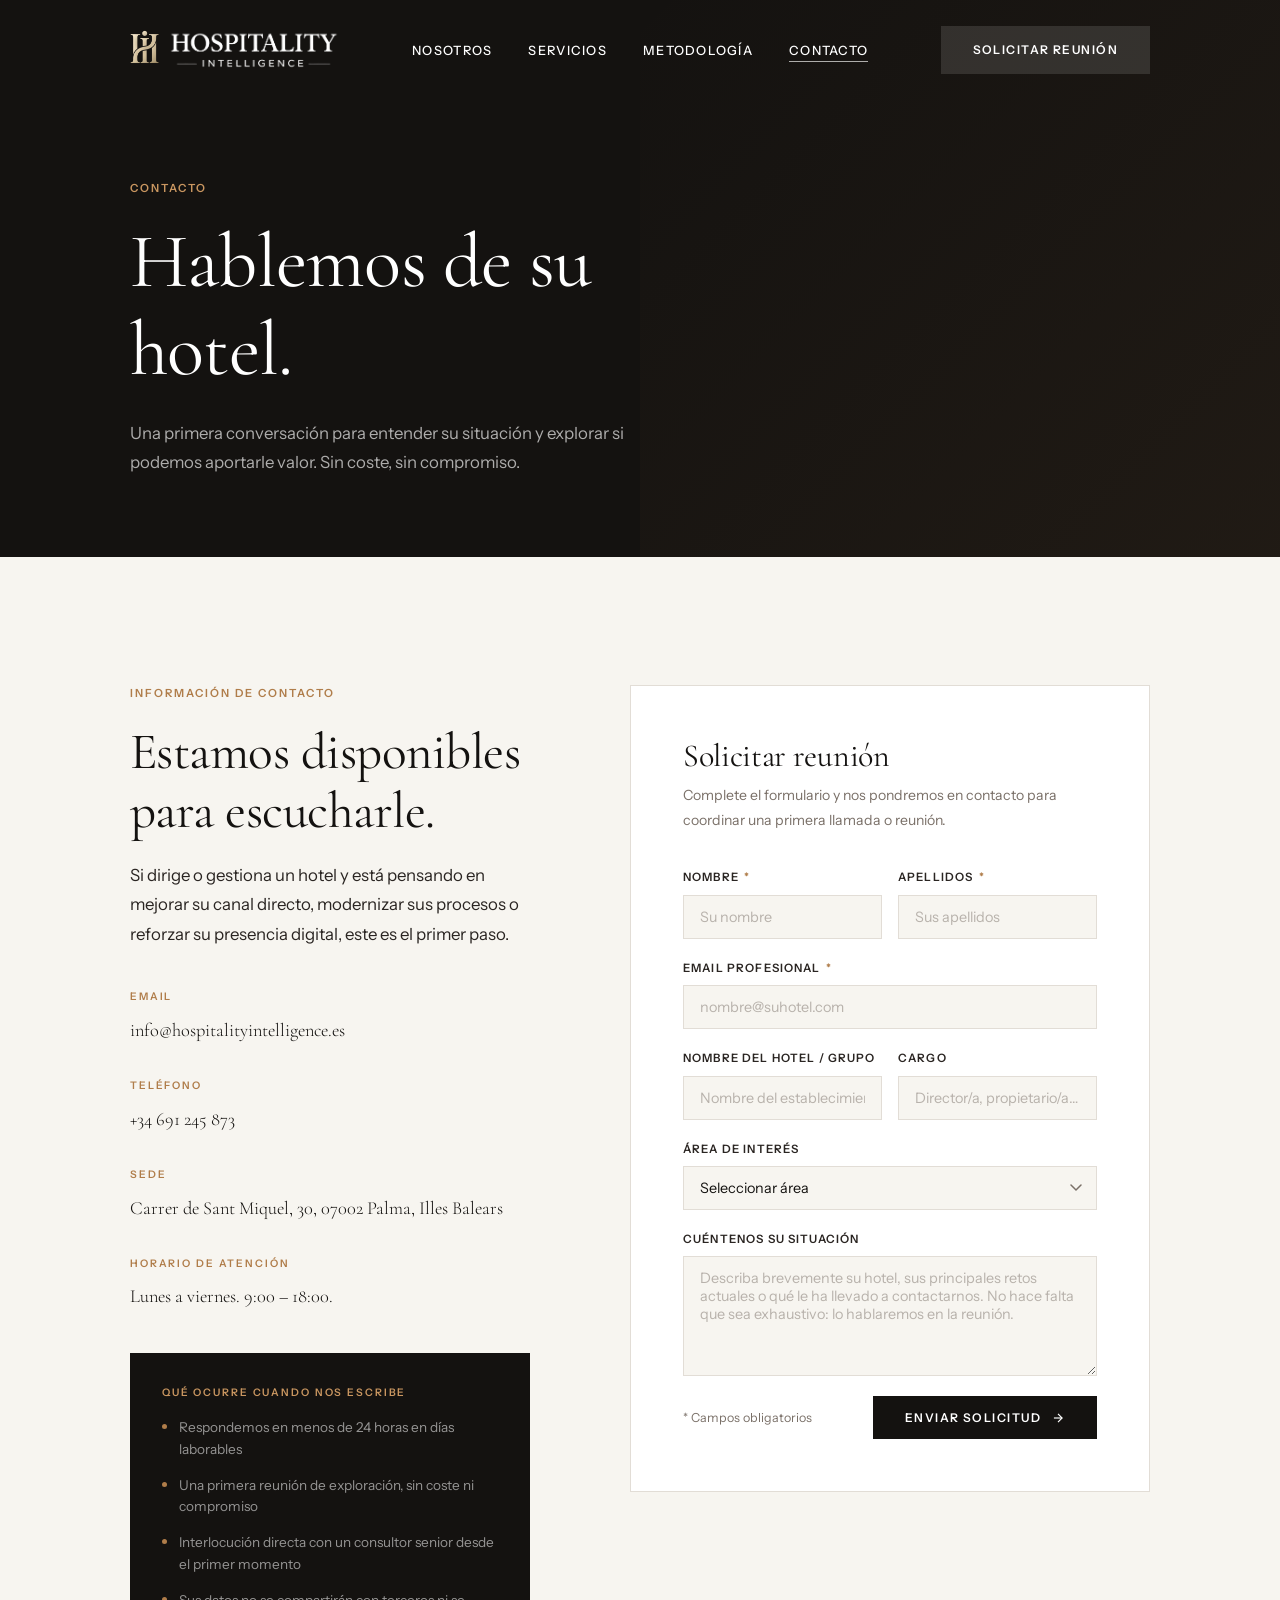
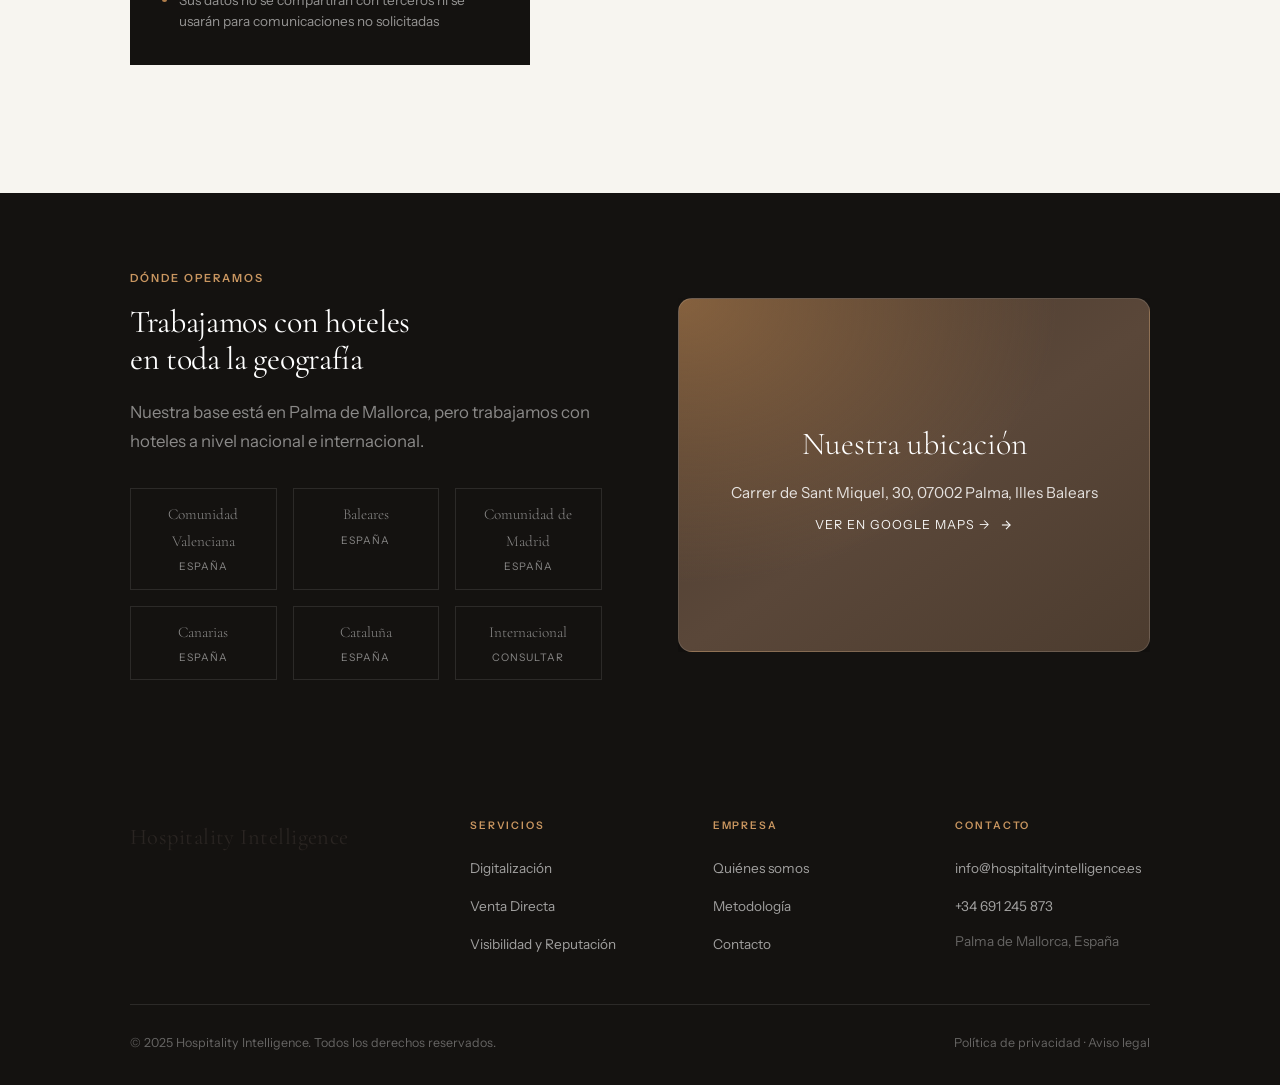
==== contacto.html @ 4966a3c6 "Practica subida" ====
<!DOCTYPE html>
<html lang="es">
<head>
  <meta charset="UTF-8" />
  <meta name="viewport" content="width=device-width, initial-scale=1.0" />
  <title>Contacto — Hospitality Intelligence</title>
  <meta name="description" content="Solicite una reunión de diagnóstico gratuita con Hospitality Intelligence. Consultoría especializada en digitalización, venta directa y reputación online para hoteles." />
  <link rel="stylesheet" href="styles.css" />
  <style>
    /* ── CONTACTO-SPECIFIC ── */

    .contact-main {
      background: var(--color-bg);
      padding: var(--section-pad) 0;
    }

    .contact-main__grid {
      display: grid;
      grid-template-columns: 1fr 1.3fr;
      gap: clamp(48px, 8vw, 100px);
      align-items: start;
    }

    /* Left col: info */
    .contact-info h2 {
      margin-bottom: 20px;
    }

    .contact-info > p {
      margin-bottom: 40px;
    }

    .contact-detail {
      margin-bottom: 32px;
    }

    .contact-detail__label {
      font-size: 0.65rem;
      font-weight: 600;
      letter-spacing: 0.18em;
      text-transform: uppercase;
      color: var(--color-bronze);
      margin-bottom: 8px;
      display: block;
    }

    .contact-detail__value {
      font-family: var(--font-serif);
      font-size: 1.15rem;
      color: var(--color-dark);
    }

    .contact-detail__value a {
      transition: color 0.2s;
    }

    .contact-detail__value a:hover {
      color: var(--color-bronze);
    }

    .contact-promise {
      background: var(--color-dark);
      padding: 32px;
      margin-top: 40px;
    }

    .contact-promise__label {
      font-size: 0.65rem;
      font-weight: 600;
      letter-spacing: 0.18em;
      text-transform: uppercase;
      color: var(--color-bronze-light);
      margin-bottom: 16px;
      display: block;
    }

    .contact-promise__items {
      display: flex;
      flex-direction: column;
      gap: 14px;
    }

    .contact-promise__item {
      display: flex;
      gap: 12px;
      align-items: flex-start;
    }

    .contact-promise__dot {
      width: 5px;
      height: 5px;
      background: var(--color-bronze);
      border-radius: 50%;
      margin-top: 7px;
      flex-shrink: 0;
    }

    .contact-promise__item p {
      font-size: 0.85rem;
      color: rgba(255,255,255,0.55);
      line-height: 1.6;
    }

    /* Right col: form */
    .contact-form-wrap {
      background: var(--color-white);
      border: 1px solid var(--color-border);
      padding: clamp(32px, 5vw, 52px);
    }

    .contact-form-wrap h3 {
      font-size: clamp(1.5rem, 2.5vw, 2rem);
      margin-bottom: 8px;
    }

    .contact-form-wrap > p {
      font-size: 0.88rem;
      color: var(--color-muted);
      margin-bottom: 36px;
    }

    .contact-form {
      display: flex;
      flex-direction: column;
      gap: 20px;
    }

    .form-row {
      display: grid;
      grid-template-columns: 1fr 1fr;
      gap: 16px;
    }

    .form-group {
      display: flex;
      flex-direction: column;
      gap: 8px;
    }

    .form-group label {
      font-size: 0.72rem;
      font-weight: 600;
      letter-spacing: 0.1em;
      text-transform: uppercase;
      color: var(--color-charcoal);
    }

    .form-group label .req {
      color: var(--color-bronze);
      margin-left: 2px;
    }

    .form-group input,
    .form-group select,
    .form-group textarea {
      font-family: var(--font-sans);
      font-size: 0.9rem;
      color: var(--color-dark);
      background: var(--color-bg);
      border: 1px solid var(--color-border);
      padding: 12px 16px;
      outline: none;
      transition: border-color 0.2s, box-shadow 0.2s;
      -webkit-appearance: none;
      border-radius: 0;
      width: 100%;
    }

    .form-group select {
      cursor: pointer;
      background-image: url("data:image/svg+xml,%3Csvg xmlns='http://www.w3.org/2000/svg' width='12' height='8' viewBox='0 0 12 8'%3E%3Cpath d='M1 1l5 5 5-5' stroke='%237A7068' stroke-width='1.5' fill='none' stroke-linecap='round'/%3E%3C/svg%3E");
      background-repeat: no-repeat;
      background-position: right 14px center;
      padding-right: 40px;
    }

    .form-group input:focus,
    .form-group select:focus,
    .form-group textarea:focus {
      border-color: var(--color-bronze);
      box-shadow: 0 0 0 3px rgba(176,125,74,0.08);
    }

    .form-group textarea {
      resize: vertical;
      min-height: 120px;
    }

    .form-group input::placeholder,
    .form-group textarea::placeholder {
      color: rgba(122,112,104,0.5);
    }

    .form-submit {
      display: flex;
      align-items: center;
      justify-content: space-between;
      flex-wrap: wrap;
      gap: 16px;
    }

    .form-submit__note {
      font-size: 0.78rem;
      color: var(--color-muted);
    }

    .form-submit .btn {
      min-width: 200px;
      justify-content: center;
    }

    /* Success state */
    .form-success {
      display: none;
      text-align: center;
      padding: 40px 20px;
    }

    .form-success__icon {
      width: 64px;
      height: 64px;
      border: 1px solid var(--color-bronze);
      border-radius: 50%;
      display: flex;
      align-items: center;
      justify-content: center;
      margin: 0 auto 24px;
    }

    .form-success__icon svg {
      width: 28px;
      height: 28px;
      stroke: var(--color-bronze);
      fill: none;
      stroke-width: 2;
    }

    .form-success h4 {
      font-size: 1.5rem;
      margin-bottom: 12px;
    }

    .form-success p {
      color: var(--color-muted);
      font-size: 0.9rem;
    }

    /* Map / location visual */
    .contact-map-visual {
      background: var(--color-dark);
      padding: clamp(48px, 6vw, 80px) 0;
    }

    .contact-map-visual__inner {
      display: grid;
      grid-template-columns: 1fr 1fr;
      gap: clamp(40px, 6vw, 80px);
      align-items: center;
    }

    .contact-map-visual__text .label {
      color: var(--color-bronze-light);
      display: block;
      margin-bottom: 16px;
    }

    .contact-map-visual__text h3 {
      color: var(--color-white);
      margin-bottom: 20px;
    }

    .contact-map-visual__text p {
      color: rgba(255,255,255,0.5);
    }

    .contact-map-visual__cities {
      display: grid;
      grid-template-columns: repeat(3, 1fr);
      gap: 16px;
      margin-top: 32px;
    }

    .city-pill {
      border: 1px solid rgba(255,255,255,0.1);
      padding: 12px 16px;
      text-align: center;
    }

    .city-pill__name {
      font-family: var(--font-serif);
      font-size: 0.95rem;
      color: rgba(255,255,255,0.7);
    }

    .city-pill__country {
      font-size: 0.65rem;
      letter-spacing: 0.1em;
      text-transform: uppercase;
      color: rgba(255,255,255,0.3);
      margin-top: 4px;
    }

    .contact-map-visual__visual {
      aspect-ratio: 4/3;
      background: transparent;
      border: 0;
      position: relative;
      overflow: hidden;
    }

    .contact-map-card {
      width: 100%;
      min-height: 100%;
      padding: clamp(20px, 4vw, 30px);
      border-radius: 14px;
      text-align: center;
      color: var(--color-white);
      background:
        radial-gradient(130% 130% at 0% 0%, rgba(176,125,74,0.58), transparent 62%),
        linear-gradient(145deg, #4a3a2e, #5a4739 52%, #4c3c2f);
      position: relative;
      display: flex;
      flex-direction: column;
      justify-content: center;
      align-items: center;
      gap: 12px;
      border: 1px solid rgba(255,255,255,0.12);
      box-shadow: 0 12px 28px rgba(0,0,0,0.28);
      transition: transform 0.3s ease, box-shadow 0.3s ease, border-color 0.3s ease;
      text-decoration: none;
    }

    .contact-map-card:hover {
      transform: translateY(-4px);
      border-color: rgba(176,125,74,0.65);
      box-shadow: 0 18px 36px rgba(0,0,0,0.36);
    }

    .contact-map-card:focus-visible {
      outline: 2px solid var(--color-bronze);
      outline-offset: 3px;
    }

    .contact-map-card__content {
      position: relative;
      z-index: 1;
      display: flex;
      flex-direction: column;
      align-items: center;
    }

    .contact-map-card__label {
      display: inline-block;
      font-size: 0.66rem;
      letter-spacing: 0.15em;
      text-transform: uppercase;
      color: var(--color-bronze-light);
      margin-bottom: 12px;
    }

    .contact-map-card__title {
      font-family: var(--font-serif);
      font-size: clamp(1.45rem, 2.7vw, 2rem);
      color: var(--color-white);
      margin-bottom: 10px;
    }

    .contact-map-card__address {
      color: rgba(255,255,255,0.84);
      font-size: 0.95rem;
      max-width: 40ch;
      line-height: 1.5;
      margin: 0 auto;
    }

    .contact-map-card__cta {
      margin-top: 10px;
      display: inline-flex;
      align-items: center;
      gap: 8px;
      font-size: 0.78rem;
      letter-spacing: 0.08em;
      text-transform: uppercase;
      color: rgba(255,255,255,0.94);
    }

    .contact-map-card__cta svg {
      width: 14px;
      height: 14px;
      stroke: currentColor;
      fill: none;
      stroke-width: 2;
    }

    @media (max-width: 900px) {
      .contact-main__grid { grid-template-columns: 1fr; }
      .contact-map-visual__inner { grid-template-columns: 1fr; }
      .contact-map-visual__visual { min-height: 260px; }
      .form-row { grid-template-columns: 1fr; }
    }

    @media (max-width: 600px) {
      .contact-map-card { padding: 20px; }
      .contact-map-card__address { font-size: 0.9rem; }
      .contact-map-card__cta { font-size: 0.74rem; }
    }
  </style>
</head>
<body>

  <nav class="nav">
    <div class="nav__inner">
      <a href="index.html" class="nav__logo">
        <div class="nav__logo-brand">
          <img src="Logo.png" alt="Logo Hospitality Intelligence" class="nav__logo-img" />
          <img src="logonegro.png" alt="Hospitality Intelligence" class="nav__logo-text-img nav__logo-text-img--dark" />
          <img src="Logoblanco.png" alt="Hospitality Intelligence" class="nav__logo-text-img nav__logo-text-img--light" />
        </div>
      </a>
      <ul class="nav__links">
        <li><a href="nosotros.html" class="nav__link">Nosotros</a></li>
        <li><a href="servicios.html" class="nav__link">Servicios</a></li>
        <li><a href="metodologia.html" class="nav__link">Metodología</a></li>
        <li><a href="contacto.html" class="nav__link">Contacto</a></li>
      </ul>
      <a href="contacto.html" class="nav__cta btn">Solicitar reunión</a>
      <button class="nav__hamburger" aria-label="Abrir menú" aria-expanded="false">
        <span></span><span></span><span></span>
      </button>
    </div>
  </nav>

  <div class="mobile-menu">
    <a href="nosotros.html">Nosotros</a>
    <a href="servicios.html">Servicios</a>
    <a href="metodologia.html">Metodología</a>
    <a href="contacto.html">Contacto</a>
    <a href="contacto.html" class="btn btn--primary" style="margin-top:16px">Solicitar reunión</a>
  </div>

  <!-- PAGE HERO -->
  <section class="page-hero">
    <div class="container">
      <span class="label">Contacto</span>
      <h1>Hablemos de su hotel.</h1>
      <p>Una primera conversación para entender su situación y explorar si podemos aportarle valor. Sin coste, sin compromiso.</p>
    </div>
  </section>

  <!-- CONTACT MAIN -->
  <section class="contact-main">
    <div class="container">
      <div class="contact-main__grid">

        <!-- Info left -->
        <div class="contact-info reveal">
          <span class="label" style="display:block;margin-bottom:20px">Información de contacto</span>
          <h2>Estamos disponibles<br>para escucharle.</h2>
          <p>Si dirige o gestiona un hotel y está pensando en mejorar su canal directo, modernizar sus procesos o reforzar su presencia digital, este es el primer paso.</p>

          <div class="contact-detail">
            <span class="contact-detail__label">Email</span>
            <p class="contact-detail__value"><a href="mailto:info@hospitalityintelligence.es">info@hospitalityintelligence.es</a></p>
          </div>
          <div class="contact-detail">
            <span class="contact-detail__label">Teléfono</span>
            <p class="contact-detail__value"><a href="tel:+34691 245 873">+34 691 245 873</a></p>
          </div>
          <div class="contact-detail">
            <span class="contact-detail__label">Sede</span>
            <p class="contact-detail__value">Carrer de Sant Miquel, 30, 07002 Palma, Illes Balears</p>
          </div>
          <div class="contact-detail">
            <span class="contact-detail__label">Horario de atención</span>
            <p class="contact-detail__value" style="font-size:1.15rem;font-family:var(--font-serif)">Lunes a viernes. 9:00 – 18:00. </p>
          </div>

          <div class="contact-promise">
            <span class="contact-promise__label">Qué ocurre cuando nos escribe</span>
            <div class="contact-promise__items">
              <div class="contact-promise__item">
                <span class="contact-promise__dot"></span>
                <p>Respondemos en menos de 24 horas en días laborables</p>
              </div>
              <div class="contact-promise__item">
                <span class="contact-promise__dot"></span>
                <p>Una primera reunión de exploración, sin coste ni compromiso</p>
              </div>
              <div class="contact-promise__item">
                <span class="contact-promise__dot"></span>
                <p>Interlocución directa con un consultor senior desde el primer momento</p>
              </div>
              <div class="contact-promise__item">
                <span class="contact-promise__dot"></span>
                <p>Sus datos no se compartirán con terceros ni se usarán para comunicaciones no solicitadas</p>
              </div>
            </div>
          </div>
        </div>

        <!-- Form right -->
        <div class="contact-form-wrap reveal reveal-delay-1">
          <h3>Solicitar reunión</h3>
          <p>Complete el formulario y nos pondremos en contacto para coordinar una primera llamada o reunión.</p>

          <form class="contact-form" id="contactForm" novalidate>
            <div class="form-row">
              <div class="form-group">
                <label for="nombre">Nombre <span class="req">*</span></label>
                <input type="text" id="nombre" name="nombre" placeholder="Su nombre" required />
              </div>
              <div class="form-group">
                <label for="apellidos">Apellidos <span class="req">*</span></label>
                <input type="text" id="apellidos" name="apellidos" placeholder="Sus apellidos" required />
              </div>
            </div>

            <div class="form-group">
              <label for="email">Email profesional <span class="req">*</span></label>
              <input type="email" id="email" name="email" placeholder="nombre@suhotel.com" required />
            </div>

            <div class="form-row">
              <div class="form-group">
                <label for="hotel">Nombre del hotel / grupo</label>
                <input type="text" id="hotel" name="hotel" placeholder="Nombre del establecimiento" />
              </div>
              <div class="form-group">
                <label for="cargo">Cargo</label>
                <input type="text" id="cargo" name="cargo" placeholder="Director/a, propietario/a…" />
              </div>
            </div>

            <div class="form-group">
              <label for="servicio">Área de interés</label>
              <select id="servicio" name="servicio">
                <option value="" disabled selected>Seleccionar área</option>
                <option value="digitalizacion">Digitalización</option>
                <option value="venta-directa">Venta Directa</option>
                <option value="reputacion">Visibilidad y Reputación Online</option>
                <option value="todos">Las tres áreas</option>
                <option value="no-se">No lo tengo claro todavía</option>
              </select>
            </div>

            <div class="form-group">
              <label for="mensaje">Cuéntenos su situación</label>
              <textarea id="mensaje" name="mensaje" placeholder="Describa brevemente su hotel, sus principales retos actuales o qué le ha llevado a contactarnos. No hace falta que sea exhaustivo: lo hablaremos en la reunión." rows="5"></textarea>
            </div>

            <div class="form-submit">
              <p class="form-submit__note">* Campos obligatorios</p>
              <button type="submit" class="btn btn--primary">
                Enviar solicitud
                <svg viewBox="0 0 24 24" width="14" height="14" stroke-width="2" stroke="currentColor" fill="none"><line x1="5" y1="12" x2="19" y2="12"/><polyline points="12 5 19 12 12 19"/></svg>
              </button>
            </div>
          </form>

          <div class="form-success" id="formSuccess">
            <div class="form-success__icon">
              <svg viewBox="0 0 24 24"><polyline points="20 6 9 17 4 12"/></svg>
            </div>
            <h4>Solicitud recibida</h4>
            <p>Gracias por contactar con Hospitality Intelligence. Nos pondremos en contacto en menos de 24 horas para coordinar una primera reunión.</p>
          </div>
        </div>

      </div>
    </div>
  </section>

  <!-- LOCATION -->
  <section class="contact-map-visual">
    <div class="container">
      <div class="contact-map-visual__inner">
        <div class="contact-map-visual__text reveal">
          <span class="label">Dónde operamos</span>
          <h3>Trabajamos con hoteles<br>en toda la geografía</h3>
          <p>Nuestra base está en Palma de Mallorca, pero trabajamos con hoteles a nivel nacional e internacional.</p>

          <div class="contact-map-visual__cities">
            <div class="city-pill">
              <p class="city-pill__name">Comunidad Valenciana</p>
              <p class="city-pill__country">España</p>
            </div>
            <div class="city-pill">
              <p class="city-pill__name">Baleares</p>
              <p class="city-pill__country">España</p>
            </div>
            <div class="city-pill">
              <p class="city-pill__name">Comunidad de Madrid</p>
              <p class="city-pill__country">España</p>
            </div>
            <div class="city-pill">
              <p class="city-pill__name">Canarias</p>
              <p class="city-pill__country">España</p>
            </div>
            <div class="city-pill">
              <p class="city-pill__name">Cataluña</p>
               <p class="city-pill__country">España</p>
            </div>
            <div class="city-pill">
              <p class="city-pill__name">Internacional</p>
              <p class="city-pill__country">Consultar</p>
            </div>
          </div>
        </div>

        <div class="contact-map-visual__visual reveal reveal-delay-1">
          <a
            class="contact-map-card"
            href="https://www.google.com/maps/search/?api=1&query=Carrer+de+Sant+Miquel+30%2C+07002+Palma%2C+Illes+Balears"
            target="_blank"
            rel="noopener noreferrer"
            aria-label="Abrir dirección exacta de la sede en Google Maps"
            title="Abrir en Google Maps"
          >
            <div class="contact-map-card__content">
              <p class="contact-map-card__title">Nuestra ubicación</p>
              <p class="contact-map-card__address">Carrer de Sant Miquel, 30, 07002 Palma, Illes Balears</p>
              <span class="contact-map-card__cta">
                Ver en Google Maps →
                <svg viewBox="0 0 24 24"><line x1="5" y1="12" x2="19" y2="12"></line><polyline points="12 5 19 12 12 19"></polyline></svg>
              </span>
            </div>
          </a>
        </div>
      </div>
    </div>
  </section>

  <footer class="footer">
    <div class="container">
      <div class="footer__inner">
        <div>
          <p class="footer__brand-name">Hospitality Intelligence</p>
        </div>
        <div>
          <p class="footer__col-title">Servicios</p>
          <ul class="footer__links">
            <li><a href="servicios.html#digitalizacion">Digitalización</a></li>
            <li><a href="servicios.html#venta-directa">Venta Directa</a></li>
            <li><a href="servicios.html#reputacion">Visibilidad y Reputación</a></li>
          </ul>
        </div>
        <div>
          <p class="footer__col-title">Empresa</p>
          <ul class="footer__links">
            <li><a href="nosotros.html">Quiénes somos</a></li>
            <li><a href="metodologia.html">Metodología</a></li>
            <li><a href="contacto.html">Contacto</a></li>
          </ul>
        </div>
        <div>
          <p class="footer__col-title">Contacto</p>
          <ul class="footer__links">
            <li><a href="mailto:hola@hospitalityintelligence.es">info@hospitalityintelligence.es</a></li>
            <li><a href="tel:+34910000000">+34 691 245 873</a></li>
            <li style="color:rgba(255,255,255,0.35);font-size:0.85rem;">Palma de Mallorca, España</li>
          </ul>
        </div>
      </div>
      <div class="footer__bottom">
        <span class="footer__copy">© 2025 Hospitality Intelligence. Todos los derechos reservados.</span>
        <span class="footer__copy">Política de privacidad · Aviso legal</span>
      </div>
    </div>
  </footer>

  <script src="main.js"></script>
  <script>
    // Form submit with success state
    const form = document.getElementById('contactForm');
    const success = document.getElementById('formSuccess');

    form.addEventListener('submit', (e) => {
      e.preventDefault();
      const btn = form.querySelector('[type="submit"]');
      const original = btn.innerHTML;
      btn.innerHTML = 'Enviando…';
      btn.disabled = true;

      setTimeout(() => {
        form.style.display = 'none';
        success.style.display = 'block';
      }, 1200);
    });
  </script>
</body>
</html>
---- styles.css ----
/* ============================================
   HOSPITALITY INTELLIGENCE — Global Styles
   ============================================ */

@import url('https://fonts.googleapis.com/css2?family=Cormorant+Garamond:ital,wght@0,300;0,400;0,500;0,600;1,300;1,400&family=Instrument+Sans:wght@300;400;500;600&display=swap');

/* === VARIABLES === */
:root {
  --color-bg: #F7F5F0;
  --color-white: #FFFFFF;
  --color-dark: #141210;
  --color-charcoal: #2A2522;
  --color-bronze: #B07D4A;
  --color-bronze-light: #C99660;
  --color-bronze-pale: #F0E8DC;
  --color-muted: #7A7068;
  --color-border: #E2DDD6;
  --color-border-dark: #C8BFB4;

  --font-serif: 'Cormorant Garamond', Georgia, serif;
  --font-sans: 'Instrument Sans', 'Helvetica Neue', sans-serif;

  --nav-height: 100px;
  --section-pad: clamp(80px, 10vw, 140px);
  --container: 1140px;
  --container-narrow: 760px;

  --ease-out: cubic-bezier(0.16, 1, 0.3, 1);
  --ease-in-out: cubic-bezier(0.65, 0, 0.35, 1);
}

/* === RESET & BASE === */
*, *::before, *::after {
  box-sizing: border-box;
  margin: 0;
  padding: 0;
}

html {
  scroll-behavior: smooth;
  font-size: 16px;
  -webkit-font-smoothing: antialiased;
  -moz-osx-font-smoothing: grayscale;
}

body {
  background-color: var(--color-bg);
  color: var(--color-dark);
  font-family: var(--font-sans);
  font-weight: 300;
  line-height: 1.6;
  overflow-x: hidden;
}

img { display: block; max-width: 100%; }
a { color: inherit; text-decoration: none; }
ul { list-style: none; }

/* === TYPOGRAPHY === */
h1, h2, h3, h4 {
  font-family: var(--font-serif);
  font-weight: 400;
  line-height: 1.15;
  letter-spacing: -0.01em;
}

h1 { font-size: clamp(2.8rem, 6vw, 5.2rem); }
h2 { font-size: clamp(2rem, 4vw, 3.4rem); }
h3 { font-size: clamp(1.4rem, 2.5vw, 2rem); }
h4 { font-size: clamp(1.1rem, 1.8vw, 1.4rem); }

p {
  font-size: clamp(0.95rem, 1.4vw, 1.05rem);
  color: var(--color-charcoal);
  line-height: 1.75;
}

.label {
  font-family: var(--font-sans);
  font-size: 0.7rem;
  font-weight: 600;
  letter-spacing: 0.18em;
  text-transform: uppercase;
  color: var(--color-bronze);
}

/* === LAYOUT === */
.container {
  max-width: var(--container);
  margin: 0 auto;
  padding: 0 clamp(20px, 5vw, 60px);
}

.container--narrow {
  max-width: var(--container-narrow);
  margin: 0 auto;
  padding: 0 clamp(20px, 5vw, 40px);
}

section {
  padding: var(--section-pad) 0;
}

/* === NAVIGATION === */
.nav {
  position: fixed;
  top: 0;
  left: 0;
  right: 0;
  height: var(--nav-height);
  z-index: 100;
  transition: background 0.4s var(--ease-out), box-shadow 0.4s var(--ease-out);
}

.nav.scrolled {
  background: rgba(247, 245, 240, 0.96);
  backdrop-filter: blur(12px);
  -webkit-backdrop-filter: blur(12px);
  box-shadow: 0 1px 0 var(--color-border);
}

.nav.nav--inverse .nav__logo-name,
.nav.nav--inverse .nav__link {
  color: var(--color-white);
}

.nav.nav--inverse .nav__link::after {
  background: rgba(255,255,255,0.65);
}

.nav.nav--inverse .nav__cta {
  color: var(--color-white);
  background: rgba(255,255,255,0.12);
  border-color: rgba(255,255,255,0.3);
}

.nav__inner {
  max-width: var(--container);
  margin: 0 auto;
  padding: 0 clamp(20px, 5vw, 60px);
  height: 100%;
  display: flex;
  align-items: center;
  justify-content: space-between;
}

.nav__logo {
  display: flex;
  flex-direction: column;
  gap: 10px;
  text-decoration: none;
}

.nav__logo-brand {
  display: flex;
  flex-direction: row;
  align-items: center;
  gap: 8px;
  padding: 8px 0 6px;
}

.nav__logo-img {
  width: 30px;
  height: auto;
  object-fit: contain;
  display: block;
  transform: translateY(-4px);
}

.nav__logo-text-img {
  width: clamp(132px, 13.5vw, 172px);
  height: auto;
  object-fit: contain;
  display: block;
}

.nav__logo-text-img--light {
  display: none;
}

.nav.nav--inverse .nav__logo-text-img--dark {
  display: none;
}

.nav.nav--inverse .nav__logo-text-img--light {
  display: block;
}

.nav__logo-name {
  font-family: var(--font-serif);
  font-size: 1.25rem;
  font-weight: 500;
  color: var(--color-dark);
  letter-spacing: 0.02em;
  line-height: 1;
}

.nav__logo-tagline {
  font-size: 0.6rem;
  letter-spacing: 0.2em;
  text-transform: uppercase;
  color: var(--color-bronze);
  font-weight: 500;
}

.nav__links {
  display: flex;
  align-items: center;
  gap: 36px;
}

.nav__link {
  font-size: 0.8rem;
  font-weight: 500;
  letter-spacing: 0.1em;
  text-transform: uppercase;
  color: var(--color-charcoal);
  position: relative;
  transition: color 0.2s;
}

.nav__link::after {
  content: '';
  position: absolute;
  bottom: -4px;
  left: 0;
  width: 0;
  height: 1px;
  background: var(--color-bronze);
  transition: width 0.3s var(--ease-out);
}

.nav__link:hover,
.nav__link.active {
  color: var(--color-bronze);
}

.nav__link:hover::after,
.nav__link.active::after {
  width: 100%;
}

.nav__cta {
  font-size: 0.75rem;
  font-weight: 600;
  letter-spacing: 0.12em;
  text-transform: uppercase;
  color: var(--color-white);
  background: var(--color-dark);
  padding: 10px 22px;
  border: 1px solid var(--color-dark);
  transition: background 0.25s, color 0.25s;
}

.nav__cta:hover {
  background: var(--color-bronze);
  border-color: var(--color-bronze);
  color: var(--color-white);
}

.nav__hamburger {
  display: none;
  flex-direction: column;
  gap: 5px;
  cursor: pointer;
  background: none;
  border: none;
  padding: 4px;
}

.nav__hamburger span {
  display: block;
  width: 24px;
  height: 1.5px;
  background: var(--color-dark);
  transition: transform 0.3s, opacity 0.3s;
}

/* === BUTTONS === */
.btn {
  display: inline-flex;
  align-items: center;
  gap: 10px;
  font-family: var(--font-sans);
  font-size: 0.75rem;
  font-weight: 600;
  letter-spacing: 0.12em;
  text-transform: uppercase;
  padding: 14px 32px;
  cursor: pointer;
  transition: all 0.25s var(--ease-out);
  border: none;
  text-decoration: none;
}

.btn--primary {
  background: var(--color-dark);
  color: var(--color-white);
}

.btn--primary:hover {
  background: var(--color-bronze);
  color: var(--color-white);
}

.btn--outline {
  background: transparent;
  color: var(--color-dark);
  border: 1px solid var(--color-dark);
}

.btn--outline:hover {
  background: var(--color-dark);
  color: var(--color-white);
}

.btn--ghost {
  background: transparent;
  color: var(--color-bronze);
  padding-left: 0;
  padding-right: 0;
  border-bottom: 1px solid var(--color-bronze);
  padding-bottom: 2px;
}

.btn--ghost:hover {
  color: var(--color-dark);
  border-color: var(--color-dark);
}

.btn--light {
  background: var(--color-white);
  color: var(--color-dark);
}

.btn--light:hover {
  background: var(--color-bronze-pale);
  color: var(--color-bronze);
}

.btn svg {
  width: 14px;
  height: 14px;
  transition: transform 0.25s;
}

.btn:hover svg {
  transform: translateX(3px);
}

/* === DIVIDERS & DECORATORS === */
.line-accent {
  display: block;
  width: 40px;
  height: 1px;
  background: var(--color-bronze);
  margin-bottom: 24px;
}

.section-header {
  margin-bottom: clamp(48px, 7vw, 80px);
}

.section-header--center {
  text-align: center;
  display: flex;
  flex-direction: column;
  align-items: center;
}

.section-header .label {
  display: block;
  margin-bottom: 16px;
}

.section-header h2 {
  margin-bottom: 20px;
  color: var(--color-dark);
}

.section-header p {
  max-width: 540px;
  color: var(--color-muted);
}

/* === CARD BASE === */
.card {
  background: var(--color-white);
  border: 1px solid var(--color-border);
  padding: 40px;
  transition: border-color 0.3s, box-shadow 0.3s;
}

.card:hover {
  border-color: var(--color-bronze);
  box-shadow: 0 8px 40px rgba(176, 125, 74, 0.08);
}

/* === FOOTER === */
.footer {
  background: var(--color-dark);
  color: var(--color-white);
  padding: 60px 0 32px;
}

.footer__inner {
  display: grid;
  grid-template-columns: 1.5fr 1fr 1fr 1fr;
  gap: 48px;
  margin-bottom: 48px;
}

.footer__brand-name {
  font-family: var(--font-serif);
  font-size: 1.4rem;
  font-weight: 400;
  margin-bottom: 8px;
  letter-spacing: 0.02em;
}

.footer__brand-tag {
  font-size: 0.65rem;
  letter-spacing: 0.18em;
  text-transform: uppercase;
  color: var(--color-bronze-light);
  margin-bottom: 20px;
  display: block;
}

.footer__desc {
  font-size: 0.85rem;
  color: rgba(255,255,255,0.55);
  line-height: 1.7;
  max-width: 260px;
}

.footer__col-title {
  font-size: 0.65rem;
  font-weight: 600;
  letter-spacing: 0.18em;
  text-transform: uppercase;
  color: var(--color-bronze-light);
  margin-bottom: 20px;
}

.footer__links {
  display: flex;
  flex-direction: column;
  gap: 12px;
}

.footer__links a {
  font-size: 0.85rem;
  color: rgba(255,255,255,0.6);
  transition: color 0.2s;
}

.footer__links a:hover {
  color: var(--color-white);
}

.footer__bottom {
  border-top: 1px solid rgba(255,255,255,0.1);
  padding-top: 28px;
  display: flex;
  justify-content: space-between;
  align-items: center;
}

.footer__copy {
  font-size: 0.78rem;
  color: rgba(255,255,255,0.35);
}

/* === PAGE HERO === */
.page-hero {
  padding-top: calc(var(--nav-height) + 80px);
  padding-bottom: 80px;
  background: var(--color-dark);
  position: relative;
  overflow: hidden;
}

.page-hero::before {
  content: '';
  position: absolute;
  top: 0;
  right: 0;
  width: 50%;
  height: 100%;
  background: linear-gradient(135deg, transparent 0%, rgba(176, 125, 74, 0.08) 100%);
  pointer-events: none;
}

.page-hero .label {
  color: var(--color-bronze-light);
  margin-bottom: 20px;
  display: block;
}

.page-hero h1 {
  color: var(--color-white);
  margin-bottom: 24px;
  max-width: 640px;
}

.page-hero p {
  color: rgba(255,255,255,0.65);
  max-width: 540px;
  font-size: 1.05rem;
}

/* === ANIMATIONS === */
.reveal {
  opacity: 0;
  transform: translateY(28px);
  transition: opacity 0.7s var(--ease-out), transform 0.7s var(--ease-out);
}

.reveal.visible {
  opacity: 1;
  transform: translateY(0);
}

.reveal-delay-1 { transition-delay: 0.1s; }
.reveal-delay-2 { transition-delay: 0.2s; }
.reveal-delay-3 { transition-delay: 0.3s; }
.reveal-delay-4 { transition-delay: 0.4s; }
.reveal-delay-5 { transition-delay: 0.5s; }

/* === MOBILE NAV === */
.mobile-menu {
  display: none;
  position: fixed;
  inset: 0;
  background: var(--color-bg);
  z-index: 99;
  flex-direction: column;
  justify-content: center;
  align-items: center;
  gap: 32px;
  opacity: 0;
  pointer-events: none;
  transition: opacity 0.3s;
}

.mobile-menu.open {
  display: flex;
  opacity: 1;
  pointer-events: all;
}

.mobile-menu a {
  font-family: var(--font-serif);
  font-size: 2.2rem;
  color: var(--color-dark);
  transition: color 0.2s;
}

.mobile-menu a:hover {
  color: var(--color-bronze);
}

/* === RESPONSIVE === */
@media (max-width: 900px) {
  .nav__links,
  .nav__cta {
    display: none;
  }

  .nav__hamburger {
    display: flex;
  }

  .footer__inner {
    grid-template-columns: 1fr 1fr;
    gap: 32px;
  }
}

@media (max-width: 600px) {
  .footer__inner {
    grid-template-columns: 1fr;
  }

  .footer__bottom {
    flex-direction: column;
    gap: 12px;
    text-align: center;
  }
}
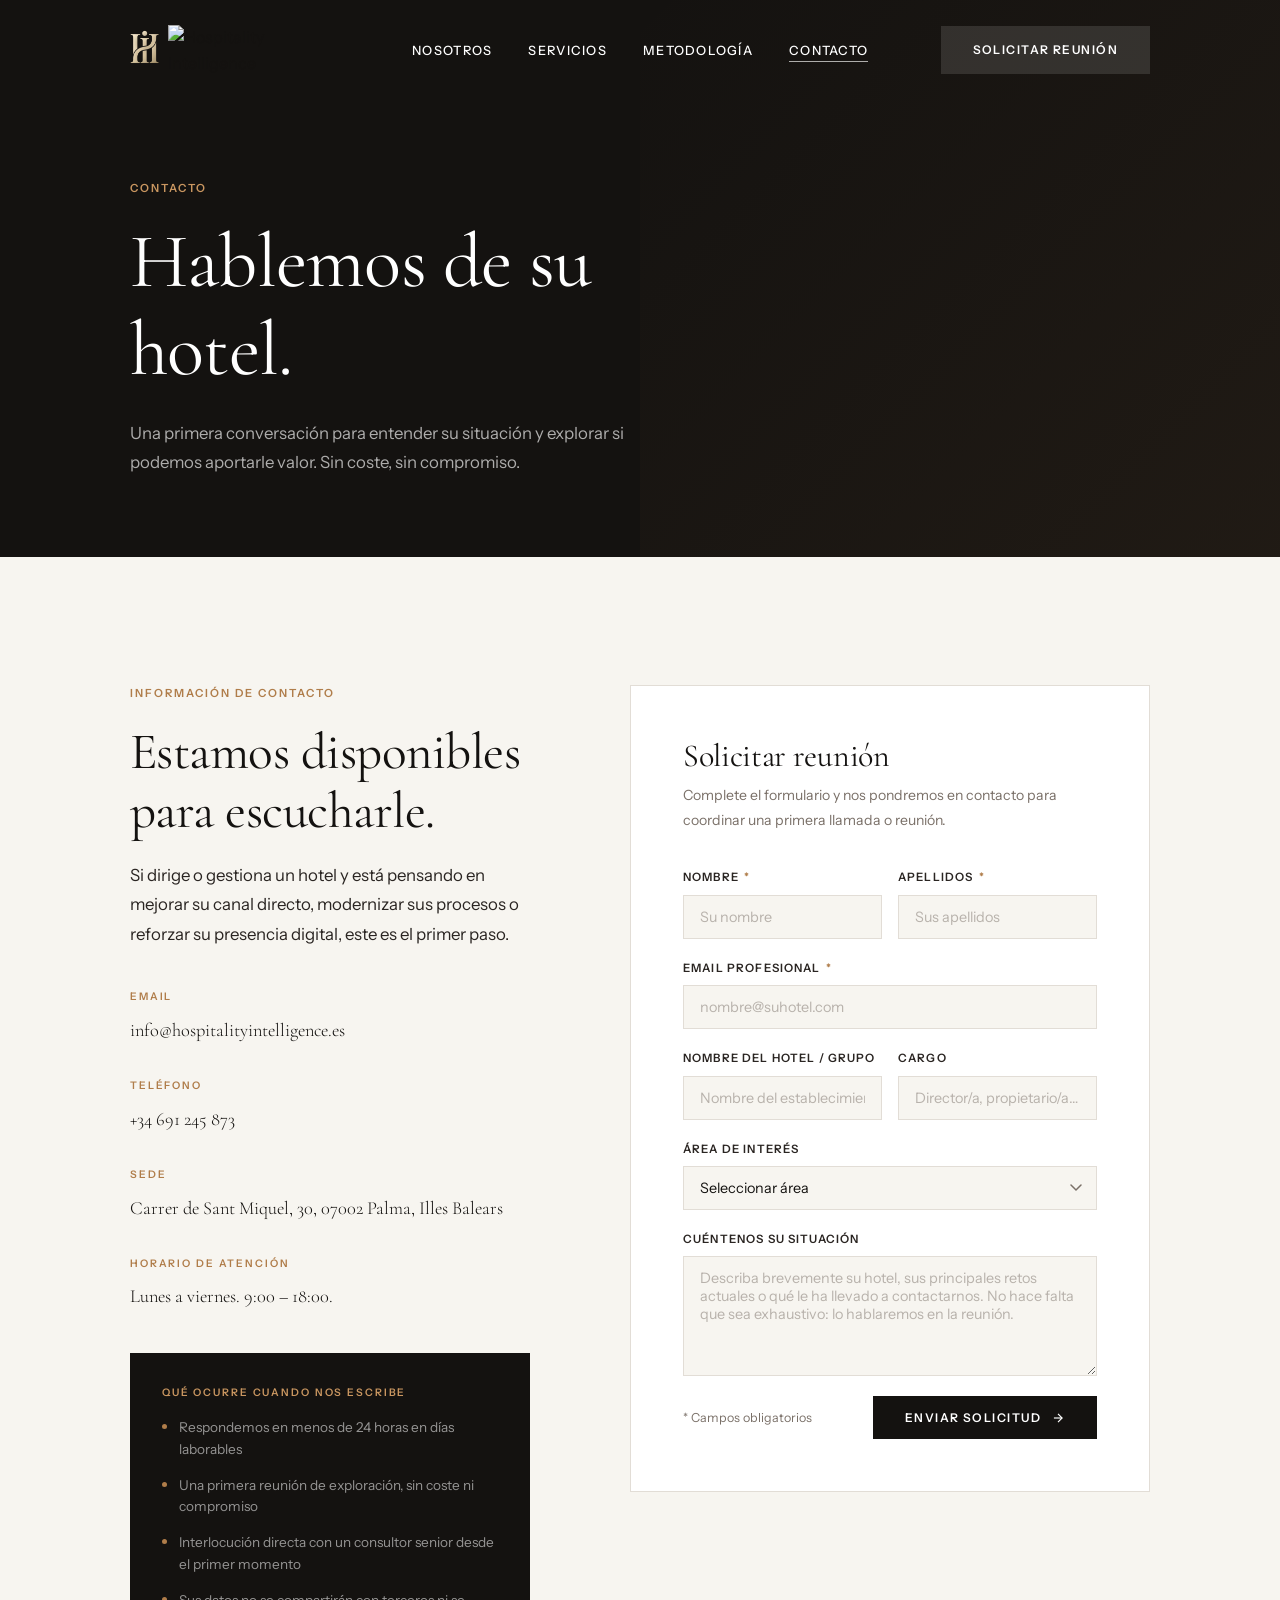
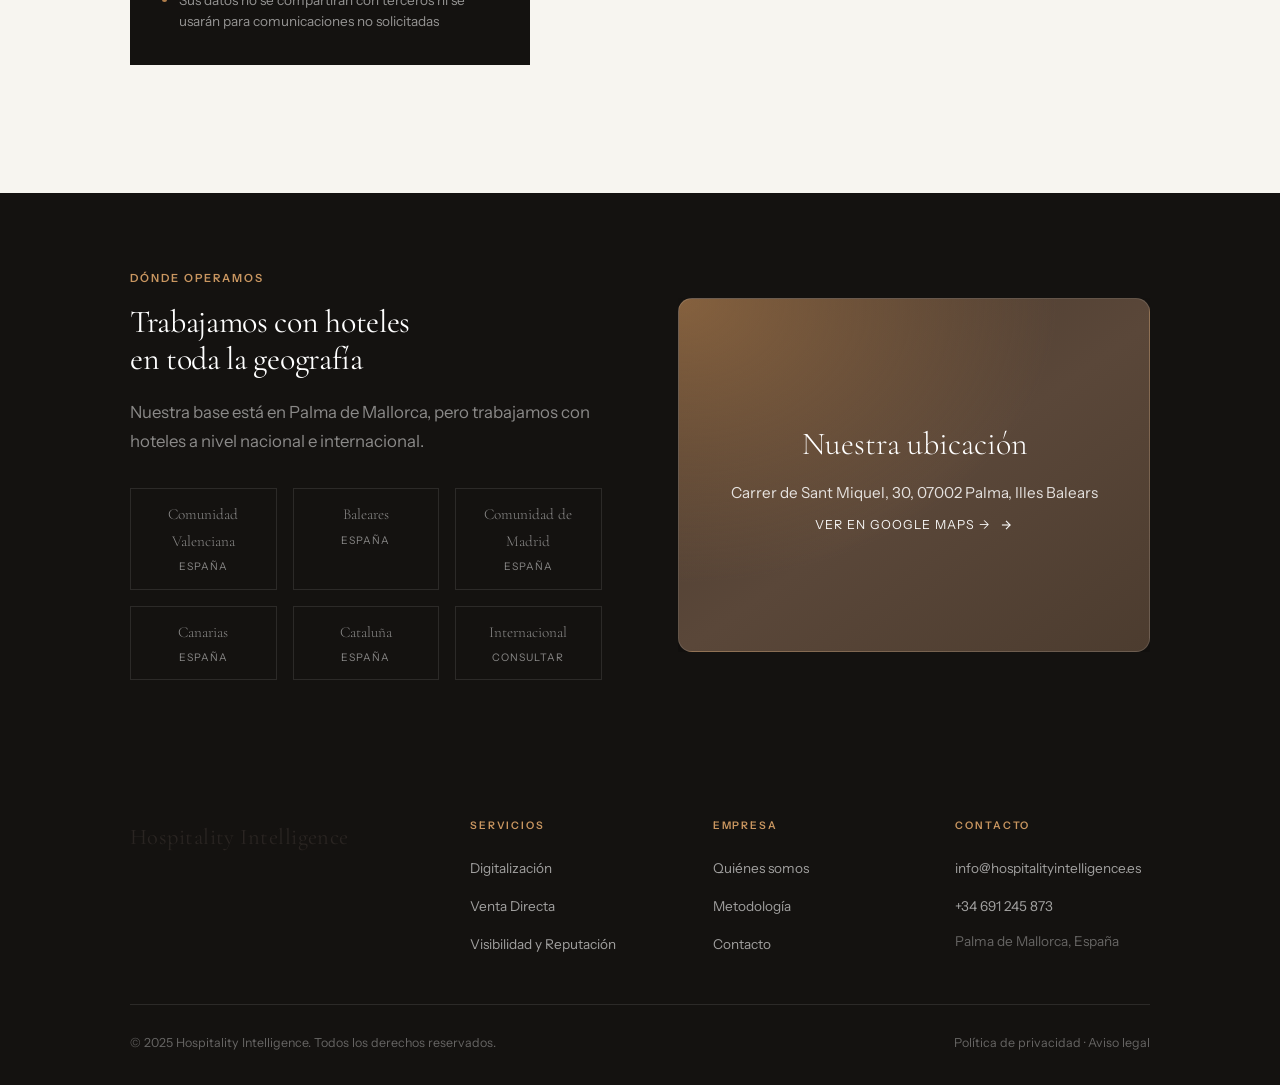
==== commit e8bfce90: "Imagen actualizada" ====
--- a/contacto.html
+++ b/contacto.html
@@ -414,7 +414,7 @@
         <div class="nav__logo-brand">
           <img src="Logo.png" alt="Logo Hospitality Intelligence" class="nav__logo-img" />
           <img src="logonegro.png" alt="Hospitality Intelligence" class="nav__logo-text-img nav__logo-text-img--dark" />
-          <img src="Logoblanco.png" alt="Hospitality Intelligence" class="nav__logo-text-img nav__logo-text-img--light" />
+          <img src="logoblanco.png" alt="Hospitality Intelligence" class="nav__logo-text-img nav__logo-text-img--light" />
         </div>
       </a>
       <ul class="nav__links">
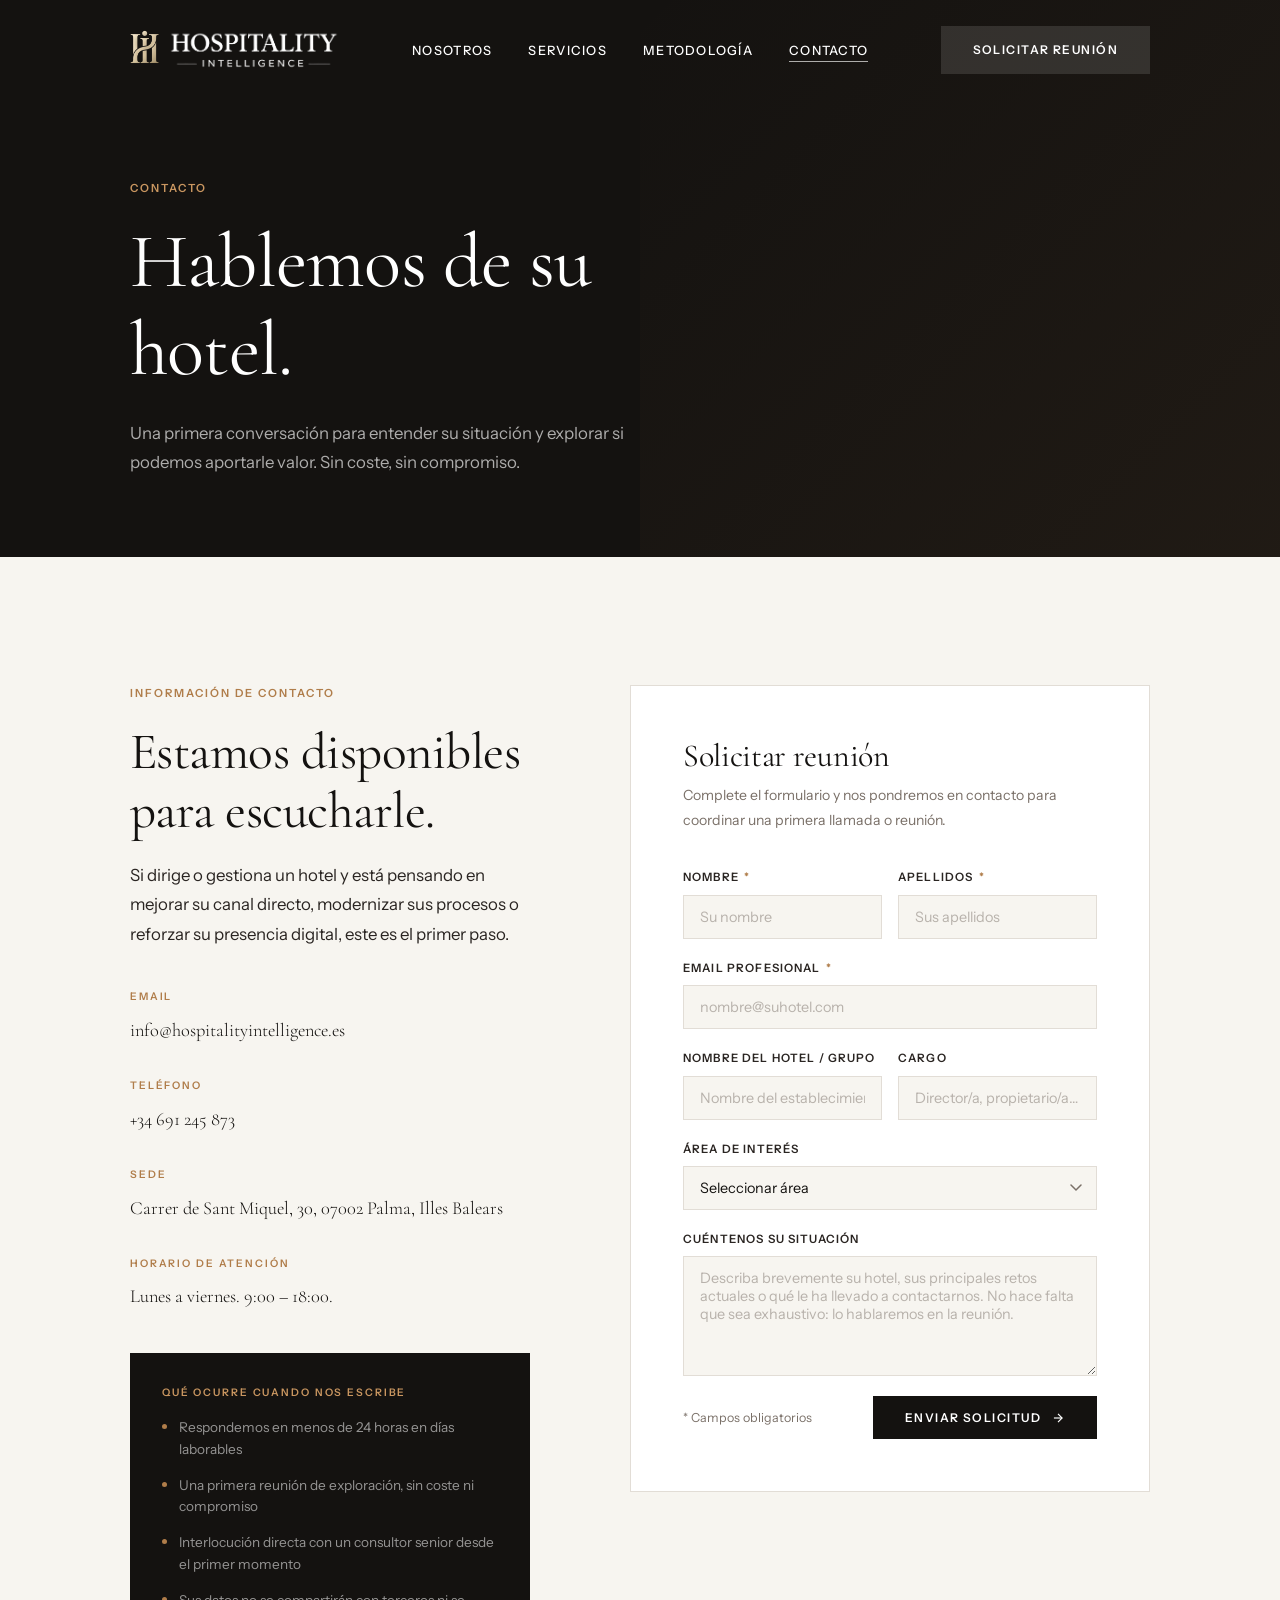
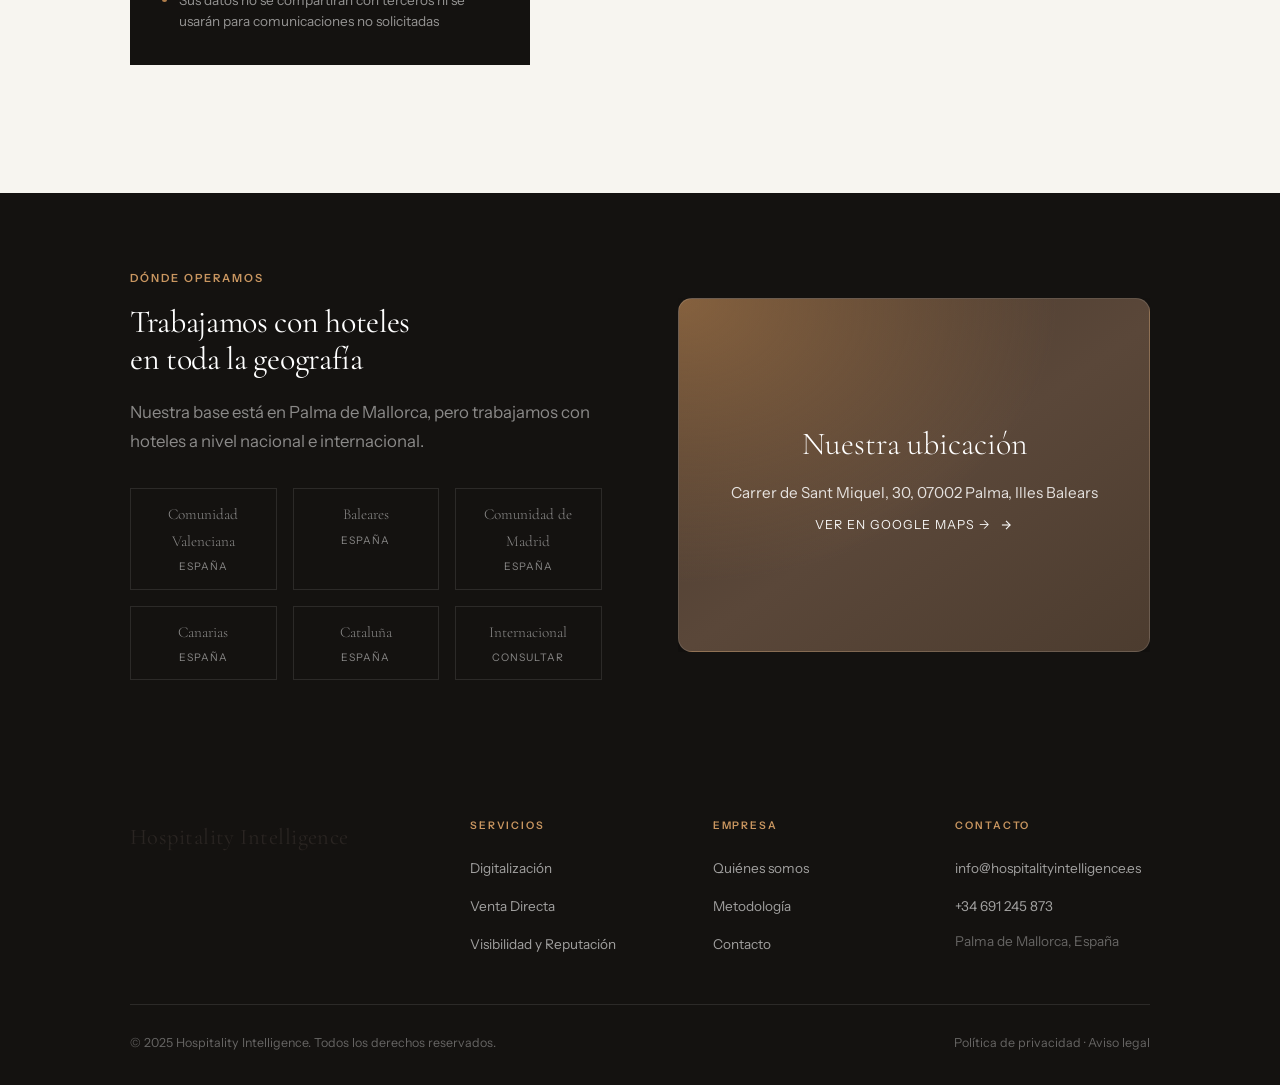
==== commit 644f55ca: "g" ====
--- a/contacto.html
+++ b/contacto.html
@@ -413,8 +413,8 @@
       <a href="index.html" class="nav__logo">
         <div class="nav__logo-brand">
           <img src="Logo.png" alt="Logo Hospitality Intelligence" class="nav__logo-img" />
-          <img src="logonegro.png" alt="Hospitality Intelligence" class="nav__logo-text-img nav__logo-text-img--dark" />
-          <img src="logoblanco.png" alt="Hospitality Intelligence" class="nav__logo-text-img nav__logo-text-img--light" />
+          <img src="Logonegro.png" alt="Hospitality Intelligence" class="nav__logo-text-img nav__logo-text-img--dark" />
+          <img src="Logoblanco.png" alt="Hospitality Intelligence" class="nav__logo-text-img nav__logo-text-img--light" />
         </div>
       </a>
       <ul class="nav__links">
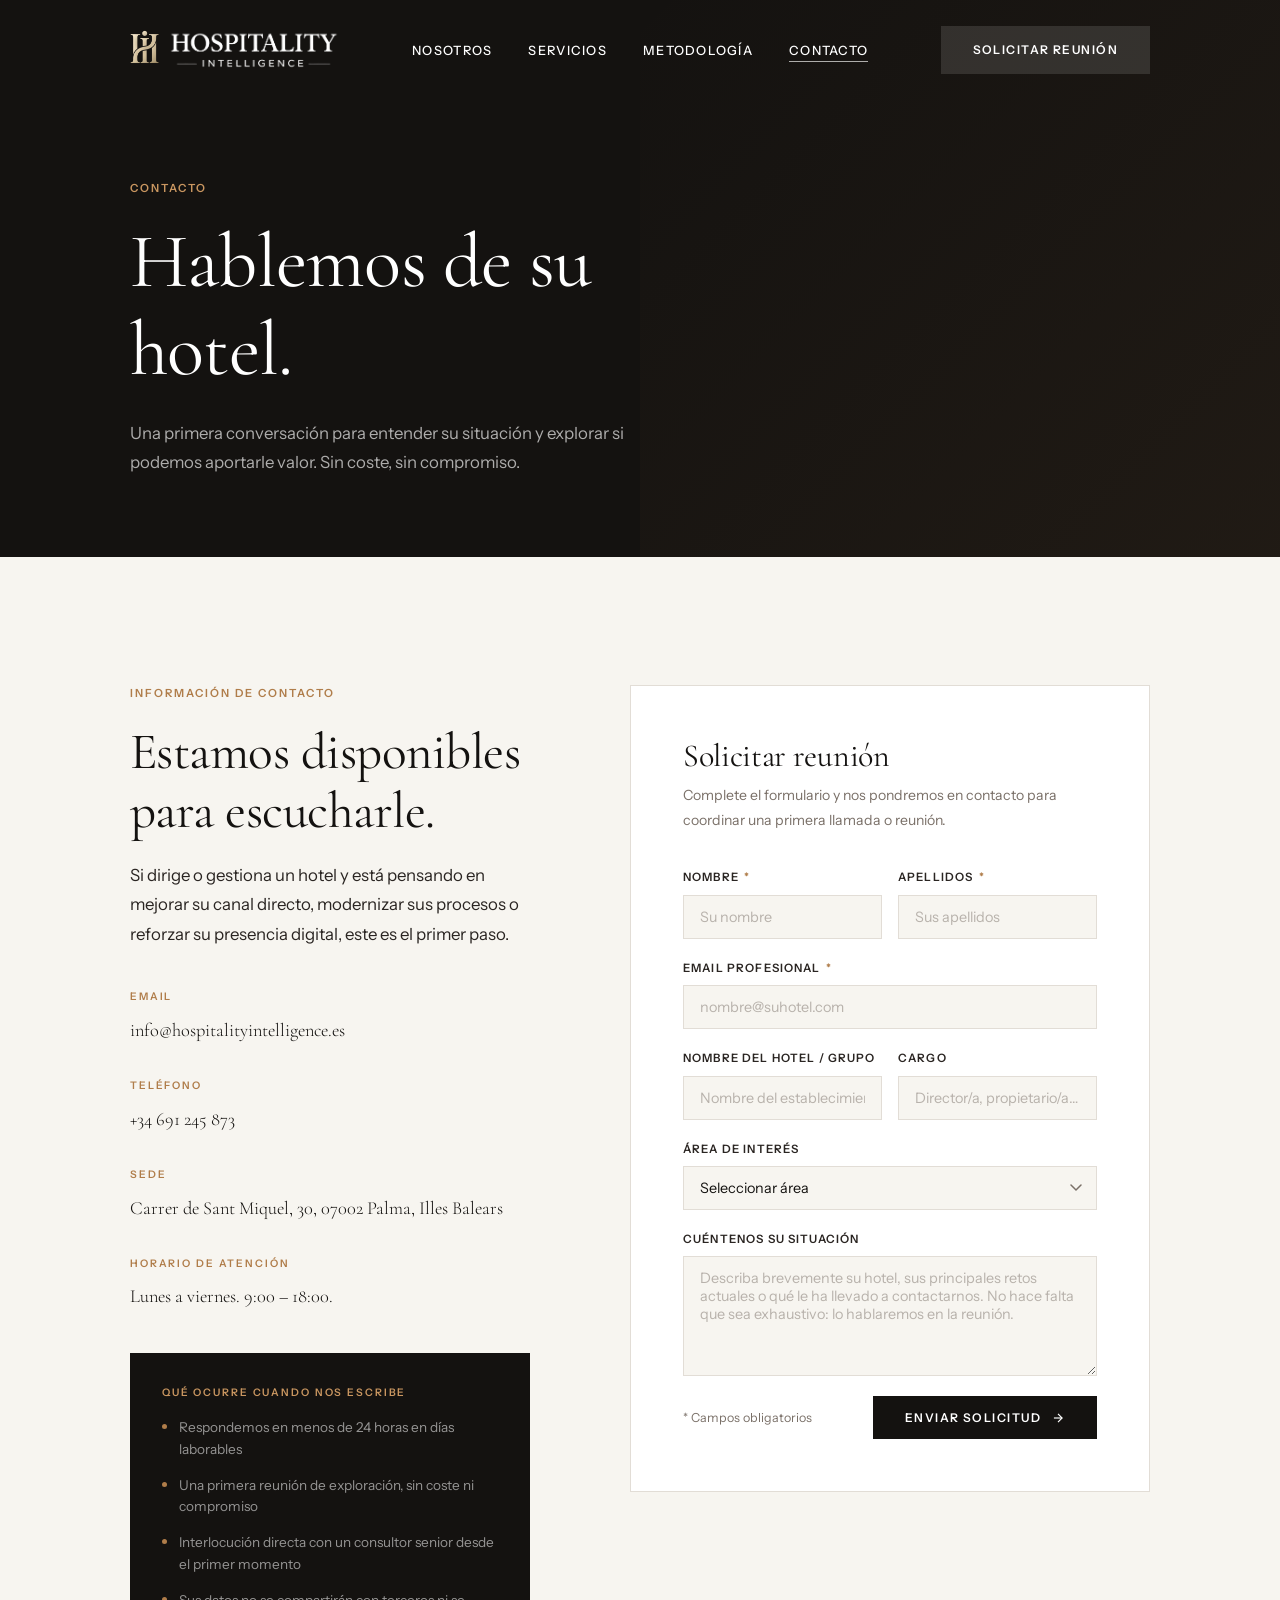
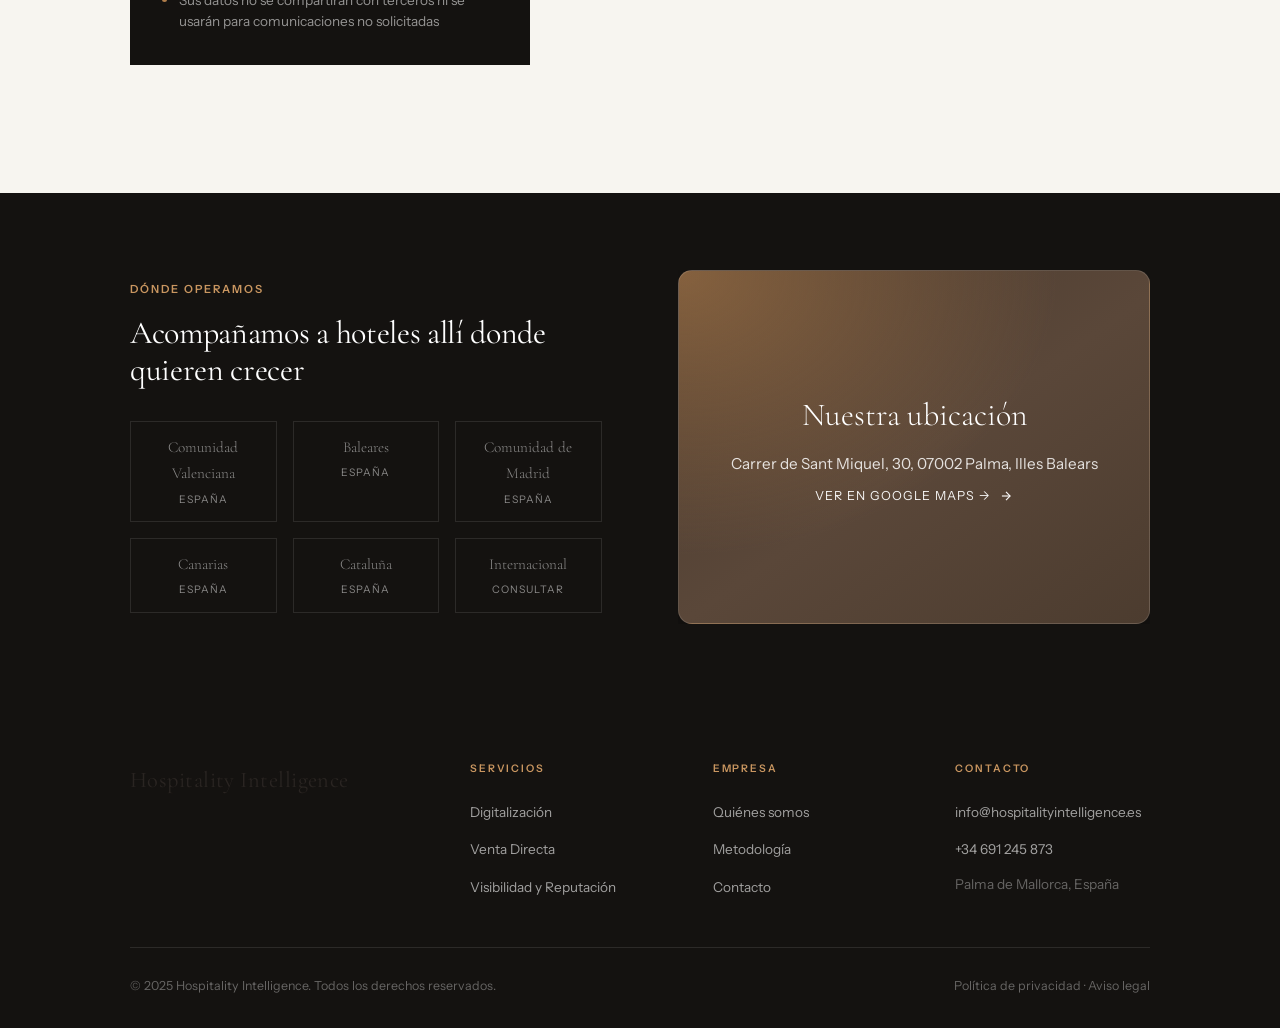
==== commit 6f048f83: "Últimos cambios especificados" ====
--- a/contacto.html
+++ b/contacto.html
@@ -576,8 +576,7 @@
       <div class="contact-map-visual__inner">
         <div class="contact-map-visual__text reveal">
           <span class="label">Dónde operamos</span>
-          <h3>Trabajamos con hoteles<br>en toda la geografía</h3>
-          <p>Nuestra base está en Palma de Mallorca, pero trabajamos con hoteles a nivel nacional e internacional.</p>
+          <h3>Acompañamos a hoteles allí donde quieren crecer</h3>
 
           <div class="contact-map-visual__cities">
             <div class="city-pill">
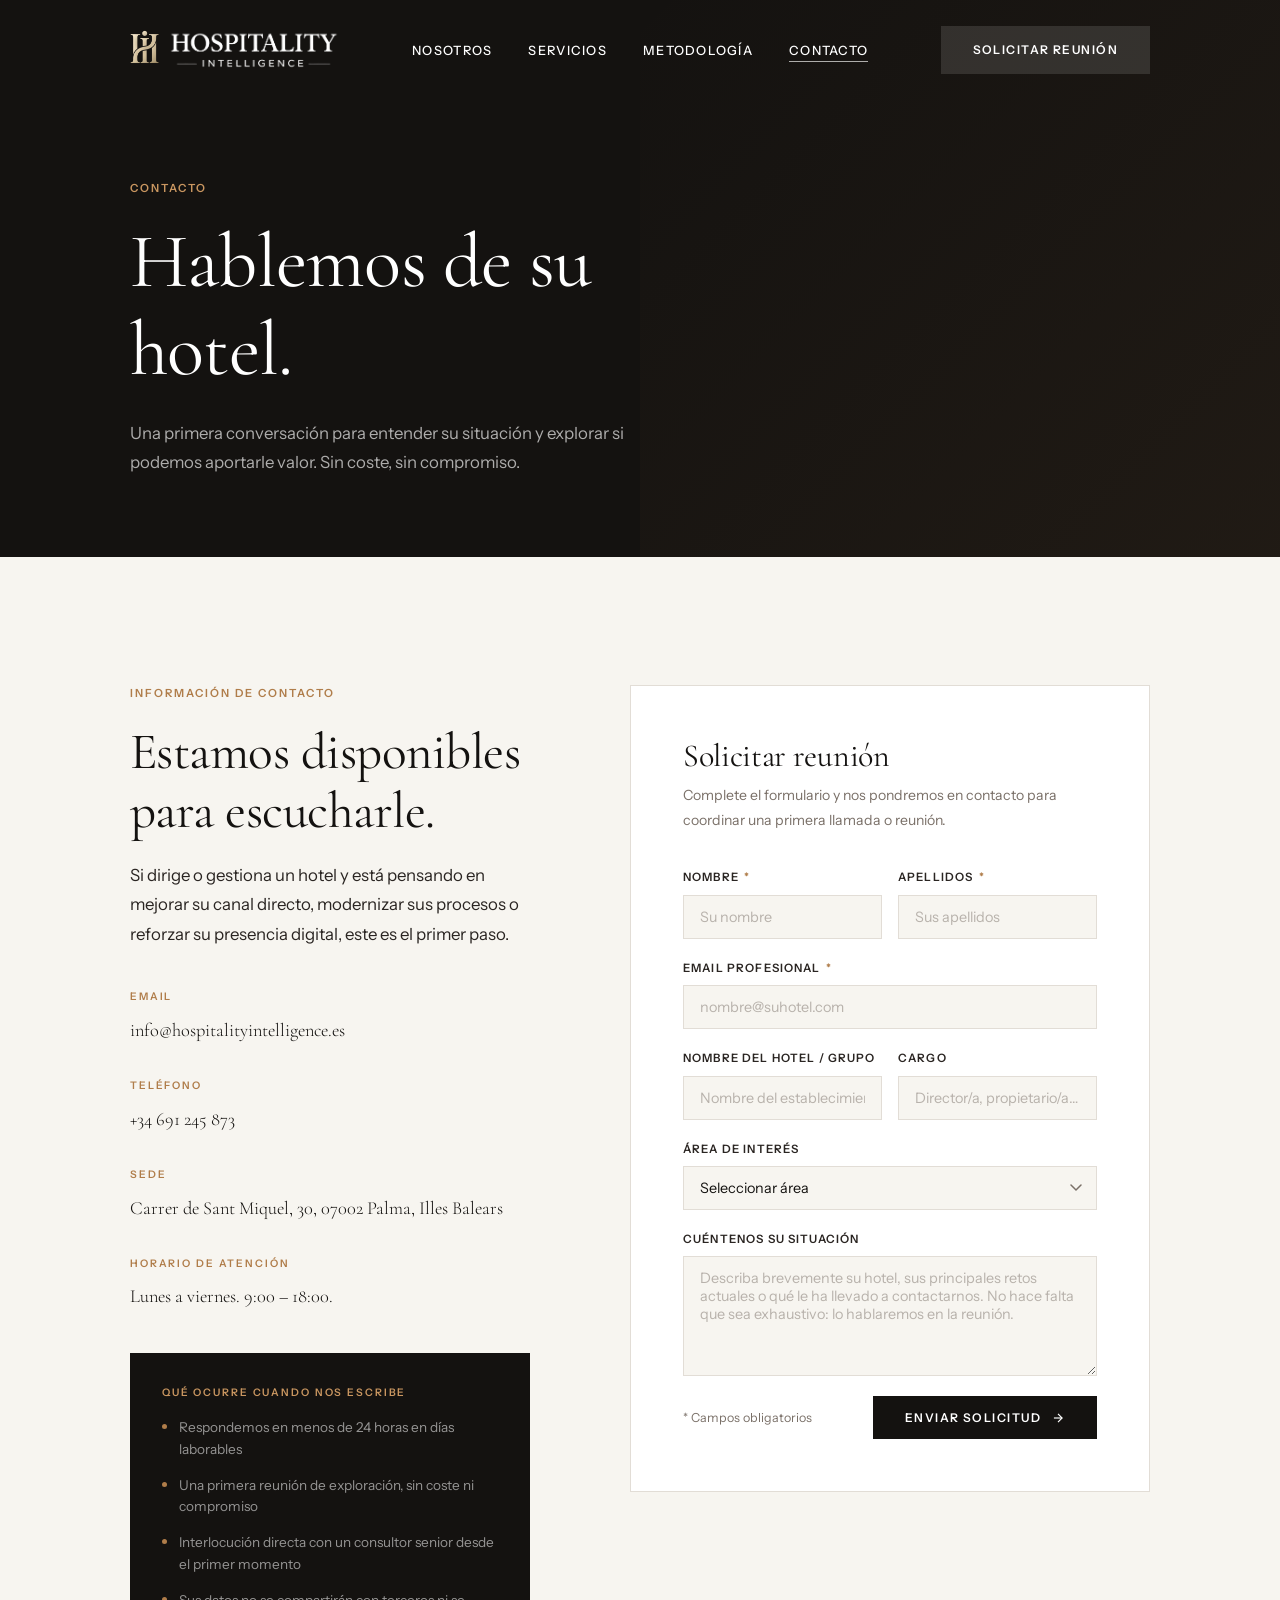
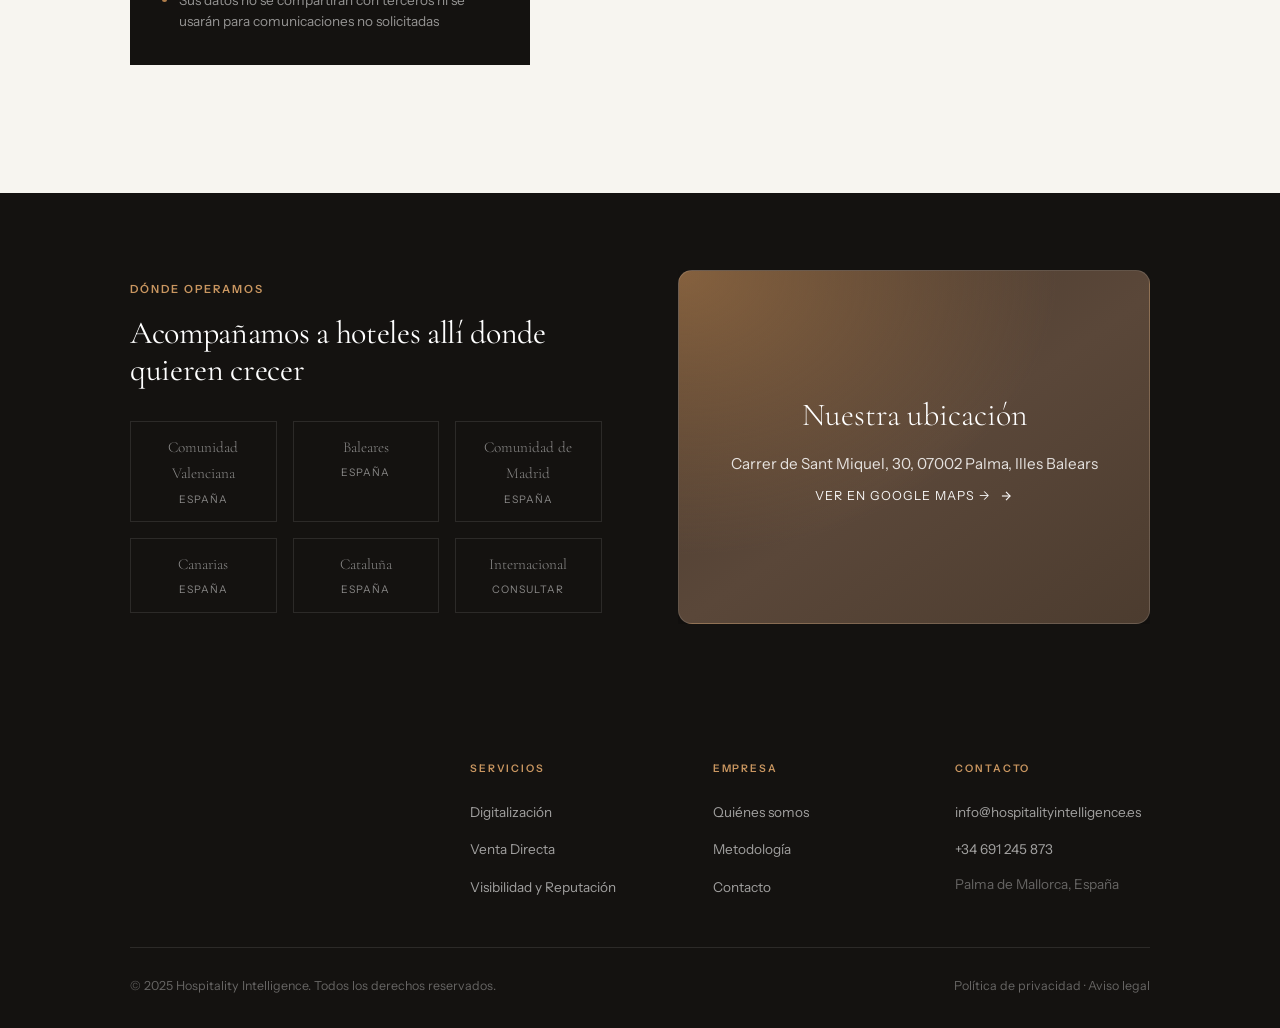
==== commit e476e2a1: "Adaptación al tamaño móvil" ====
--- a/contacto.html
+++ b/contacto.html
@@ -633,7 +633,6 @@
     <div class="container">
       <div class="footer__inner">
         <div>
-          <p class="footer__brand-name">Hospitality Intelligence</p>
         </div>
         <div>
           <p class="footer__col-title">Servicios</p>
--- a/styles.css
+++ b/styles.css
@@ -572,9 +572,35 @@
     display: flex;
   }
 
+  section {
+    padding: clamp(60px, 8vw, 90px) 0;
+  }
+
   .footer__inner {
     grid-template-columns: 1fr 1fr;
     gap: 32px;
+  }
+
+  .service-tabs__inner {
+    flex-wrap: wrap;
+    justify-content: center;
+    gap: 8px;
+  }
+
+  .service-tab {
+    flex: 1 1 140px;
+    min-width: 140px;
+    white-space: normal;
+    text-align: center;
+    padding: 14px 16px;
+  }
+
+  .services-preview__grid,
+  .why-us__grid,
+  .process-teaser__steps,
+  .testimonials__grid,
+  .contact-map-visual__cities {
+    grid-template-columns: 1fr;
   }
 }
 
@@ -588,4 +614,8 @@
     gap: 12px;
     text-align: center;
   }
-}
+
+  .contact-map-visual__cities {
+    grid-template-columns: 1fr;
+  }
+}
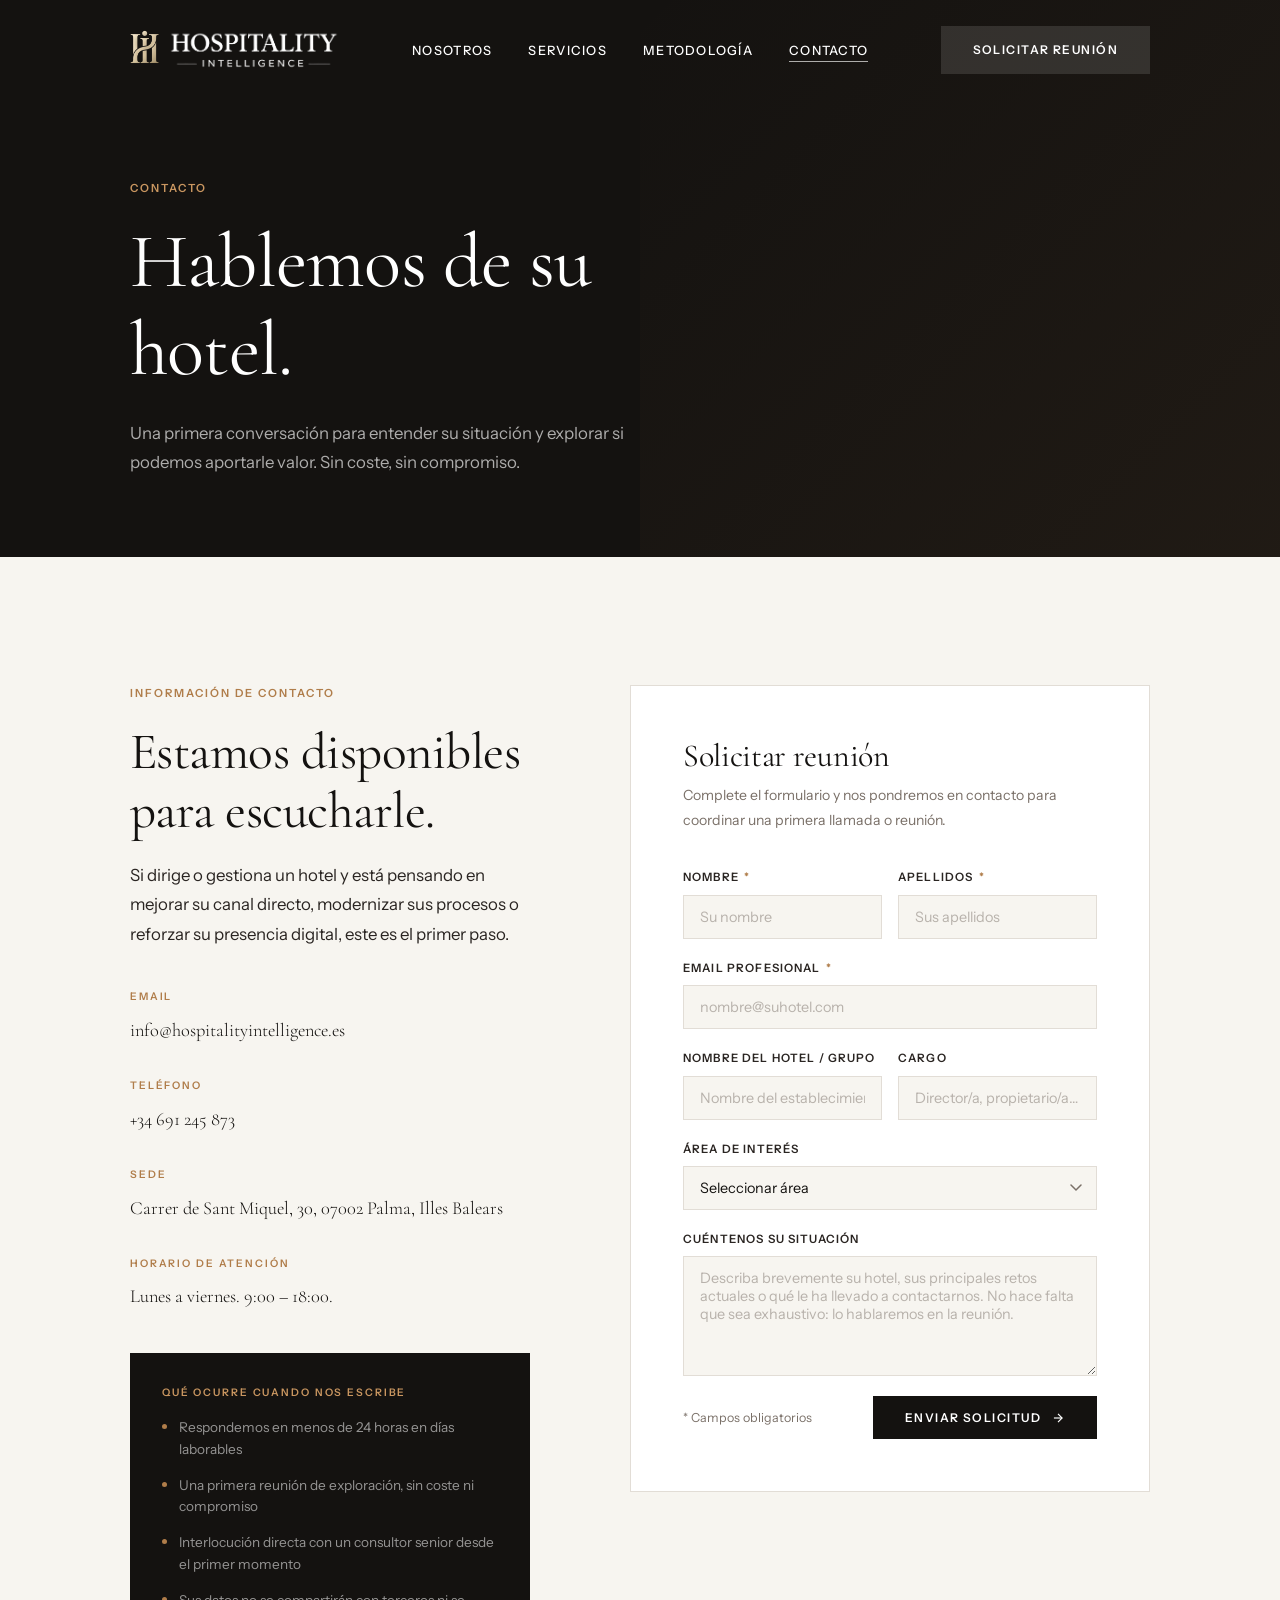
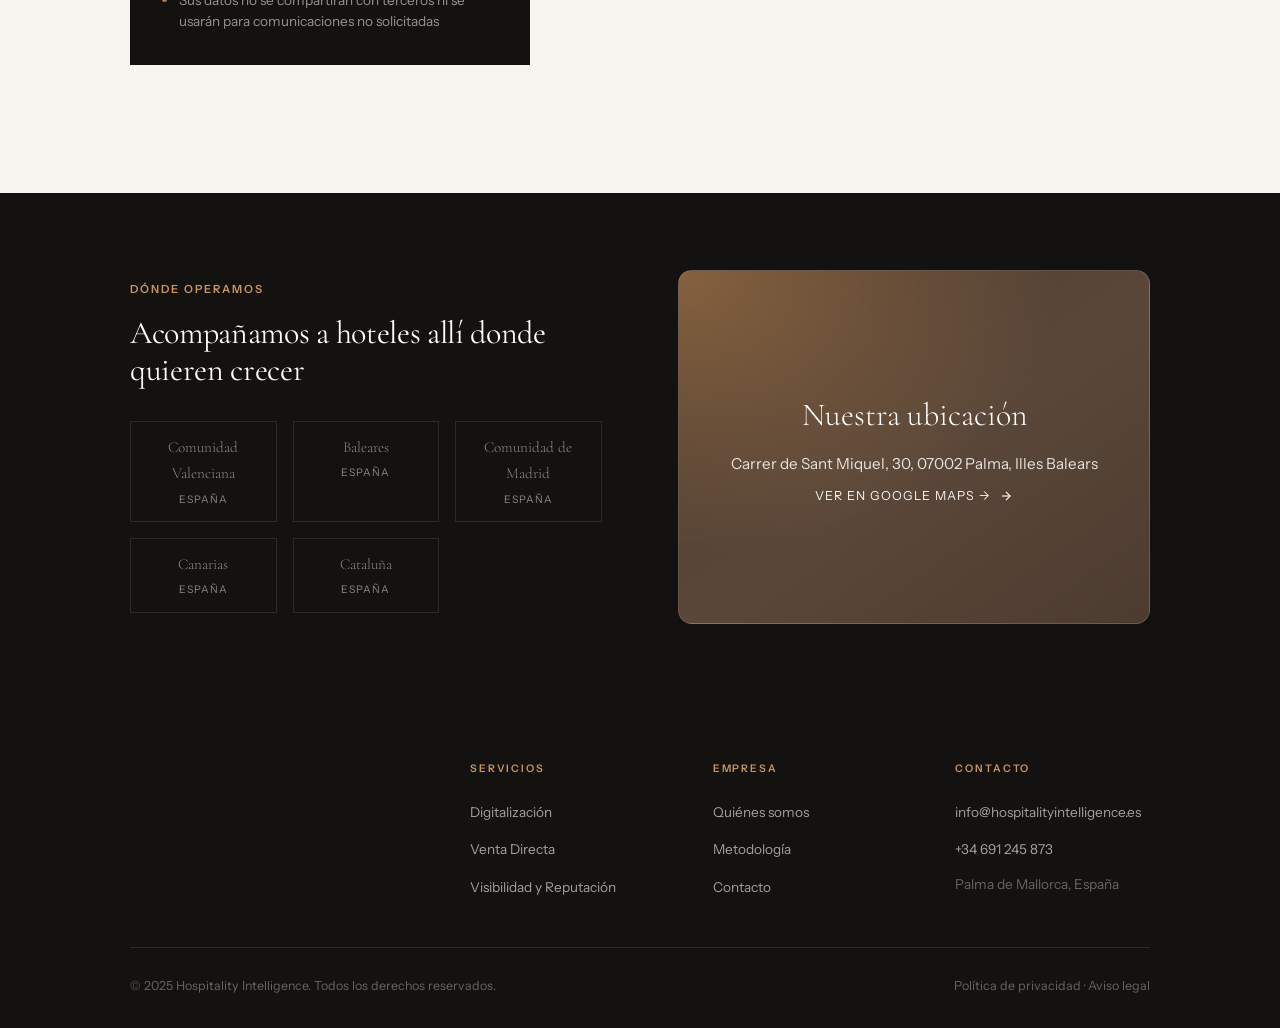
==== commit 28034992: "Nuevos cambios" ====
--- a/contacto.html
+++ b/contacto.html
@@ -599,10 +599,6 @@
               <p class="city-pill__name">Cataluña</p>
                <p class="city-pill__country">España</p>
             </div>
-            <div class="city-pill">
-              <p class="city-pill__name">Internacional</p>
-              <p class="city-pill__country">Consultar</p>
-            </div>
           </div>
         </div>
 
@@ -653,7 +649,7 @@
         <div>
           <p class="footer__col-title">Contacto</p>
           <ul class="footer__links">
-            <li><a href="mailto:hola@hospitalityintelligence.es">info@hospitalityintelligence.es</a></li>
+            <li><a href="mailto:info@hospitalityintelligence.es">info@hospitalityintelligence.es</a></li>
             <li><a href="tel:+34910000000">+34 691 245 873</a></li>
             <li style="color:rgba(255,255,255,0.35);font-size:0.85rem;">Palma de Mallorca, España</li>
           </ul>
